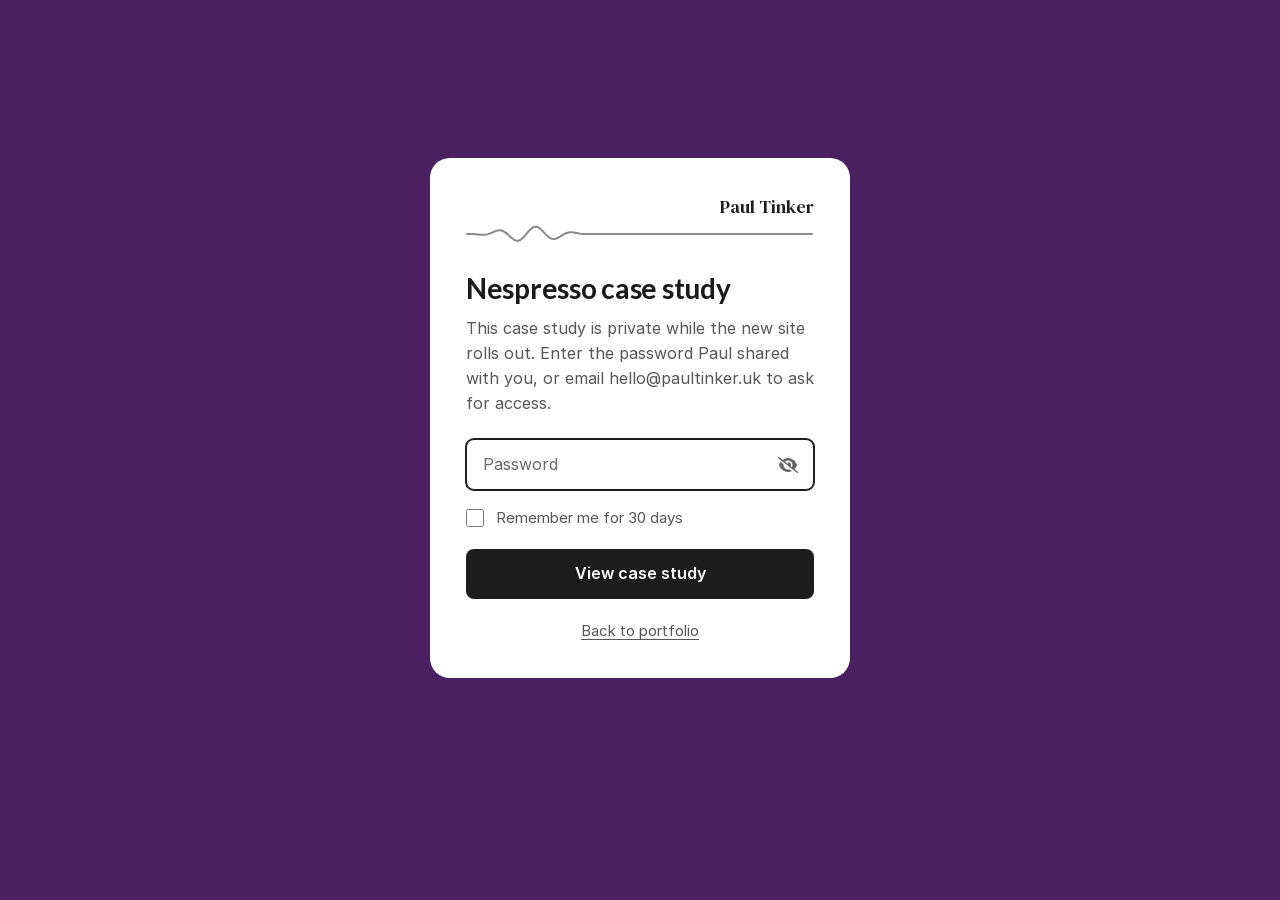
==== index.html @ 0c3bf7f0 "Add videos" ====
<!DOCTYPE html>
<html class="staticrypt-html" lang="en">
    <head>
<meta name="robots" content="noindex, nofollow">
        <meta charset="utf-8" />
        <title>Nespresso case study</title>
        <meta name="viewport" content="width=device-width, initial-scale=1" />

        <!-- do not cache this page -->
        <meta http-equiv="cache-control" content="max-age=0" />
        <meta http-equiv="cache-control" content="no-cache" />
        <meta http-equiv="expires" content="0" />
        <meta http-equiv="expires" content="Tue, 01 Jan 1980 1:00:00 GMT" />
        <meta http-equiv="pragma" content="no-cache" />

        <style>
            /* Nespresso password screen (Paul, 2026-10-29): Nespresso home purple, the site's fonts, Smart-style black button, the stats squiggle in mid grey */
            @font-face { font-family: 'PT Lato'; src: url('/_shared/fonts/lato-700.woff2') format('woff2'); font-weight: 700; font-display: swap; }
            @font-face { font-family: 'PT Inter'; src: url('/_shared/fonts/inter-400.woff2') format('woff2'); font-weight: 400; font-display: swap; }
            @font-face { font-family: 'PT Inter'; src: url('/_shared/fonts/inter-600.woff2') format('woff2'); font-weight: 600; font-display: swap; }
            @font-face { font-family: 'PT DM Serif'; src: url('/_shared/fonts/dm-serif-text.woff2') format('woff2'); font-weight: 400; font-display: swap; }
            .staticrypt-html { height: 100%; background: #4a2060; }
            .staticrypt-body { min-height: 100%; margin: 0; background: #4a2060; color: #1a1a1a; font: 400 16px/1.55 'PT Inter', 'Helvetica Neue', Arial, sans-serif; -webkit-font-smoothing: antialiased; -moz-osx-font-smoothing: grayscale; }
            .staticrypt-content { min-height: 100vh; display: flex; flex-direction: column; align-items: center; padding: 0 16px 64px; box-sizing: border-box; }
            .pt-brand { display: table; margin: 0 0 6px auto; font-family: 'PT DM Serif', Georgia, serif; font-weight: 400; font-size: 18px; line-height: 1; color: #1d1d1d; text-decoration: none; }
            .pt-brand:hover { text-decoration: underline; text-underline-offset: 4px; }
            .staticrypt-page { width: 100%; max-width: 420px; margin: auto 0; padding-top: 0; }
            .staticrypt-form { background: #fff; border-radius: 20px; padding: 40px 36px 36px; box-shadow: none; text-align: left; }
            .staticrypt-title { margin: 0 0 12px; font-family: 'PT Lato', 'Helvetica Neue', Arial, sans-serif; font-weight: 700; font-size: 28px; line-height: 1.15; letter-spacing: -.01em; color: #1a1a1a; }
            .staticrypt-instructions p:last-child { margin: 0 0 24px; color: #555; font-size: 16px; }
            /* divider: one line with a wave in it, drawn by the script under it. At rest the wave sits at the left;
               while a press waits for the page to finish loading it ripples along the line and back (Paul, 2026-10-29) */
            .pt-wave { display: block; width: 100%; height: 24px; margin: 0 0 26px; overflow: visible; }
            .pt-wave path { fill: none; stroke: #8a8a8a; stroke-width: 2; stroke-linecap: round; stroke-linejoin: round; }
            .staticrypt-password-container { position: relative; margin: 0 0 16px; }
            .staticrypt-form input[type="password"], .staticrypt-form input[type="text"] { width: 100%; box-sizing: border-box; padding: 14px 48px 14px 16px; border: 1px solid #8a8a8a; border-radius: 8px; background: #fff; font: 400 16px/1.3 'PT Inter', 'Helvetica Neue', Arial, sans-serif; color: #1a1a1a; outline: 0; }
            .staticrypt-form input::placeholder { color: #666; }
            .staticrypt-form input[type="password"]:focus-visible, .staticrypt-form input[type="text"]:focus-visible { border-color: #1d1d1d; box-shadow: 0 0 0 1px #1d1d1d; }
            .staticrypt-toggle-password-visibility { position: absolute; right: 4px; top: 50%; transform: translateY(-50%); width: 20px; height: 20px; padding: 12px; opacity: .6; cursor: pointer; }
            label.staticrypt-remember { display: flex; align-items: center; gap: 12px; margin: 0 0 20px; font-size: 15px; color: #555; cursor: pointer; }
            .staticrypt-remember input[type="checkbox"] { width: 18px; height: 18px; margin: 0; accent-color: #1d1d1d; }
            .staticrypt-form .staticrypt-decrypt-button { display: block; width: 100%; padding: 15px 26px; border: 0; border-radius: 8px; background: #1d1d1d; color: #fff; font: 600 16px/1.2 'PT Inter', 'Helvetica Neue', Arial, sans-serif; text-transform: none; cursor: pointer; -webkit-appearance: none; appearance: none; transition: background .2s ease; }
            .staticrypt-form .staticrypt-decrypt-button:hover { background: #000; }
            .staticrypt-form .staticrypt-decrypt-button:focus-visible { outline: 2px solid #1d1d1d; outline-offset: 3px; }
            .pt-error { display: flex; align-items: flex-start; gap: 8px; margin: -6px 0 16px; font-size: 15px; line-height: 1.4; color: #c4262e; }
            .pt-error[hidden] { display: none; }
            .pt-error svg { flex: none; margin-top: 1px; }
            .staticrypt-form input[aria-invalid="true"], .staticrypt-form input[aria-invalid="true"]:focus-visible { border-color: #c4262e; box-shadow: 0 0 0 1px #c4262e; }
            .pt-back { display: table; margin: 20px auto 0; font-size: 15px; color: #555; text-decoration: underline; text-underline-offset: 3px; }
            .pt-back:hover { color: #1d1d1d; }
            .hidden { display: none !important; }
            .staticrypt-spinner-container { height: 100vh; display: flex; align-items: center; justify-content: center; }
            .staticrypt-spinner { width: 2rem; height: 2rem; border: .25em solid rgba(255,255,255,.7); border-right-color: transparent; border-radius: 50%; animation: spinner-border .75s linear infinite; }
            @keyframes spinner-border { 100% { transform: rotate(360deg); } }
            @media (max-width: 480px) { .staticrypt-form { padding: 32px 24px 28px; border-radius: 16px; } .staticrypt-title { font-size: 24px; } }
        </style>
    </head>

    <body class="staticrypt-body">
        <script>
            // Show the password box straight away while the locked page (with its pictures) keeps downloading (Paul, 2026-10-29).
            // Visitors with a remembered password keep the spinner, since they unlock automatically.
            try { var ptRemembered = !!localStorage.getItem("staticrypt_passphrase"); } catch (e) { var ptRemembered = false; }
            document.documentElement.classList.add(ptRemembered ? "pt-wait" : "pt-ready");
        </script>
        <style>.pt-ready #staticrypt_loading { display: none !important; } .pt-ready #staticrypt_content { display: flex !important; } .pt-wait #staticrypt_content { display: none !important; }</style>
        <div id="staticrypt_loading" class="staticrypt-spinner-container">
            <div class="staticrypt-spinner"></div>
        </div>

        <div id="staticrypt_content" class="staticrypt-content hidden">
            <div class="staticrypt-page">
                <div class="staticrypt-form">
                    <a class="pt-brand" href="https://paultinker.uk">Paul Tinker</a>
                    <svg class="pt-wave" aria-hidden="true" focusable="false"><path /></svg>
                    <script>
                        (function () {
                            var svg = document.querySelector(".pt-wave"), path = svg.querySelector("path");
                            var still = window.matchMedia && matchMedia("(prefers-reduced-motion: reduce)").matches;
                            var A = 7.5, half = 62, k = 2 * Math.PI / 38, t0 = 0, running = false;
                            // y = line + bump envelope x a sine; the envelope is 0 at its edges, so the wave always joins the line
                            function draw(c, phase) {
                                var w = svg.clientWidth || 360, d = "";
                                svg.setAttribute("viewBox", "0 0 " + w + " 24");
                                for (var x = 1; x <= w - 1; x += 1.5) {
                                    var u = (x - c) / half, env = Math.abs(u) < 1 ? Math.pow(Math.cos(u * Math.PI / 2), 2) : 0;
                                    var y = 12 - A * env * Math.sin(k * (x - c) + phase);
                                    d += (d ? "L" : "M") + x.toFixed(1) + " " + y.toFixed(2);
                                }
                                path.setAttribute("d", d);
                            }
                            function rest() { draw(half + 2, 0.6); }
                            function frame(now) {
                                if (!running) return;
                                if (!t0) t0 = now;
                                var w = svg.clientWidth || 360, t = (now - t0) / 1000;
                                var s = (1 - Math.cos(t * Math.PI / 1.8)) / 2;                 // 0 → 1 → 0, eased, 1.8s each way
                                draw(half + 2 + (w - 2 * half - 4) * s, 0.6 - t * 7);          // the ripple keeps rolling as it travels
                                requestAnimationFrame(frame);
                            }
                            window.ptWave = function () { if (still || running) return; running = true; requestAnimationFrame(frame); };
                            rest();
                            window.addEventListener("resize", function () { if (!running) rest(); });
                        })();
                    </script>
                    <div class="staticrypt-instructions">
                        <h1 class="staticrypt-title">Nespresso case study</h1>
                        <p>This case study is private while the new site rolls out. Enter the password Paul shared with you, or email hello@paultinker.uk to ask for access.</p>
                    </div>


                    <form id="staticrypt-form" action="#" method="post">
                        <div class="staticrypt-password-container">
                            <input
                                id="staticrypt-password"
                                type="password"
                                name="password"
                                placeholder="Password"
                                aria-label="Password"
                                aria-describedby="pt-error"
                                autofocus
                            />

                            <img
                                class="staticrypt-toggle-password-visibility"
                                alt="Show password"
                                title="Show password"
                                src="[data-uri]"
                            />
                        </div>

                        <p id="pt-error" class="pt-error" role="alert" hidden><svg viewBox="0 0 20 20" width="18" height="18" aria-hidden="true"><circle cx="10" cy="10" r="8.25" fill="none" stroke="currentColor" stroke-width="1.6"/><path d="M10 5.8v5.2" stroke="currentColor" stroke-width="1.8" stroke-linecap="round"/><circle cx="10" cy="14" r="1.1" fill="currentColor"/></svg><span>That password didn’t work. Please try again.</span></p>

                        <label id="staticrypt-remember-label" class="staticrypt-remember">
                            <input id="staticrypt-remember" type="checkbox" name="remember" />
                            Remember me for 30 days
                        </label>

                        <input type="submit" class="staticrypt-decrypt-button" value="View case study" />
                    </form>
                    <a class="pt-back" href="https://paultinker.uk/#nespresso">Back to portfolio</a>
                    <script>
                        // a press before the page has finished downloading is kept and sent once it can be checked
                        document.getElementById("staticrypt-form").addEventListener("submit", function (e) {
                            e.preventDefault();
                            if (!window.ptLoaded) { window.ptPending = true; var b = this.querySelector(".staticrypt-decrypt-button"); b.value = "Loading…"; b.disabled = true; document.documentElement.classList.add("pt-busy"); window.ptWave && window.ptWave(); }
                        });
                    </script>
                </div>
            </div>
        </div>

        <script>
            // these variables will be filled when generating the file - the template format is 'variable_name'
            const staticryptInitiator = ((function(){
  const exports = {};
  const cryptoEngine = ((function(){
  const exports = {};
  const { subtle } = crypto;

const IV_BITS = 16 * 8;
const HEX_BITS = 4;
const ENCRYPTION_ALGO = "AES-CBC";

/**
 * Translates between utf8 encoded hexadecimal strings
 * and Uint8Array bytes.
 */
const HexEncoder = {
    /**
     * hex string -> bytes
     * @param {string} hexString
     * @returns {Uint8Array}
     */
    parse: function (hexString) {
        if (hexString.length % 2 !== 0) throw "Invalid hexString";
        const arrayBuffer = new Uint8Array(hexString.length / 2);

        for (let i = 0; i < hexString.length; i += 2) {
            const byteValue = parseInt(hexString.substring(i, i + 2), 16);
            if (isNaN(byteValue)) {
                throw "Invalid hexString";
            }
            arrayBuffer[i / 2] = byteValue;
        }
        return arrayBuffer;
    },

    /**
     * bytes -> hex string
     * @param {Uint8Array} bytes
     * @returns {string}
     */
    stringify: function (bytes) {
        const hexBytes = [];

        for (let i = 0; i < bytes.length; ++i) {
            let byteString = bytes[i].toString(16);
            if (byteString.length < 2) {
                byteString = "0" + byteString;
            }
            hexBytes.push(byteString);
        }
        return hexBytes.join("");
    },
};

/**
 * Translates between utf8 strings and Uint8Array bytes.
 */
const UTF8Encoder = {
    parse: function (str) {
        return new TextEncoder().encode(str);
    },

    stringify: function (bytes) {
        return new TextDecoder().decode(bytes);
    },
};

/**
 * Salt and encrypt a msg with a password.
 */
async function encrypt(msg, hashedPassword) {
    // Must be 16 bytes, unpredictable, and preferably cryptographically random. However, it need not be secret.
    // https://developer.mozilla.org/en-US/docs/Web/API/SubtleCrypto/encrypt#parameters
    const iv = crypto.getRandomValues(new Uint8Array(IV_BITS / 8));

    const key = await subtle.importKey("raw", HexEncoder.parse(hashedPassword), ENCRYPTION_ALGO, false, ["encrypt"]);

    const encrypted = await subtle.encrypt(
        {
            name: ENCRYPTION_ALGO,
            iv: iv,
        },
        key,
        UTF8Encoder.parse(msg)
    );

    // iv will be 32 hex characters, we prepend it to the ciphertext for use in decryption
    return HexEncoder.stringify(iv) + HexEncoder.stringify(new Uint8Array(encrypted));
}
exports.encrypt = encrypt;

/**
 * Decrypt a salted msg using a password.
 *
 * @param {string} encryptedMsg
 * @param {string} hashedPassword
 * @returns {Promise<string>}
 */
async function decrypt(encryptedMsg, hashedPassword) {
    const ivLength = IV_BITS / HEX_BITS;
    const iv = HexEncoder.parse(encryptedMsg.substring(0, ivLength));
    const encrypted = encryptedMsg.substring(ivLength);

    const key = await subtle.importKey("raw", HexEncoder.parse(hashedPassword), ENCRYPTION_ALGO, false, ["decrypt"]);

    const outBuffer = await subtle.decrypt(
        {
            name: ENCRYPTION_ALGO,
            iv: iv,
        },
        key,
        HexEncoder.parse(encrypted)
    );

    return UTF8Encoder.stringify(new Uint8Array(outBuffer));
}
exports.decrypt = decrypt;

/**
 * Salt and hash the password so it can be stored in localStorage without opening a password reuse vulnerability.
 *
 * @param {string} password
 * @param {string} salt
 * @returns {Promise<string>}
 */
async function hashPassword(password, salt) {
    // we hash the password in multiple steps, each adding more iterations. This is because we used to allow less
    // iterations, so for backward compatibility reasons, we need to support going from that to more iterations.
    let hashedPassword = await hashLegacyRound(password, salt);

    hashedPassword = await hashSecondRound(hashedPassword, salt);

    return hashThirdRound(hashedPassword, salt);
}
exports.hashPassword = hashPassword;

/**
 * This hashes the password with 1k iterations. This is a low number, we need this function to support backwards
 * compatibility.
 *
 * @param {string} password
 * @param {string} salt
 * @returns {Promise<string>}
 */
function hashLegacyRound(password, salt) {
    return pbkdf2(password, salt, 1000, "SHA-1");
}
exports.hashLegacyRound = hashLegacyRound;

/**
 * Add a second round of iterations. This is because we used to use 1k, so for backwards compatibility with
 * remember-me/autodecrypt links, we need to support going from that to more iterations.
 *
 * @param hashedPassword
 * @param salt
 * @returns {Promise<string>}
 */
function hashSecondRound(hashedPassword, salt) {
    return pbkdf2(hashedPassword, salt, 14000, "SHA-256");
}
exports.hashSecondRound = hashSecondRound;

/**
 * Add a third round of iterations to bring total number to 600k. This is because we used to use 1k, then 15k, so for
 * backwards compatibility with remember-me/autodecrypt links, we need to support going from that to more iterations.
 *
 * @param hashedPassword
 * @param salt
 * @returns {Promise<string>}
 */
function hashThirdRound(hashedPassword, salt) {
    return pbkdf2(hashedPassword, salt, 585000, "SHA-256");
}
exports.hashThirdRound = hashThirdRound;

/**
 * Salt and hash the password so it can be stored in localStorage without opening a password reuse vulnerability.
 *
 * @param {string} password
 * @param {string} salt
 * @param {int} iterations
 * @param {string} hashAlgorithm
 * @returns {Promise<string>}
 */
async function pbkdf2(password, salt, iterations, hashAlgorithm) {
    const key = await subtle.importKey("raw", UTF8Encoder.parse(password), "PBKDF2", false, ["deriveBits"]);

    const keyBytes = await subtle.deriveBits(
        {
            name: "PBKDF2",
            hash: hashAlgorithm,
            iterations,
            salt: UTF8Encoder.parse(salt),
        },
        key,
        256
    );

    return HexEncoder.stringify(new Uint8Array(keyBytes));
}

function generateRandomSalt() {
    const bytes = crypto.getRandomValues(new Uint8Array(128 / 8));

    return HexEncoder.stringify(new Uint8Array(bytes));
}
exports.generateRandomSalt = generateRandomSalt;

async function signMessage(hashedPassword, message) {
    const key = await subtle.importKey(
        "raw",
        HexEncoder.parse(hashedPassword),
        {
            name: "HMAC",
            hash: "SHA-256",
        },
        false,
        ["sign"]
    );
    const signature = await subtle.sign("HMAC", key, UTF8Encoder.parse(message));

    return HexEncoder.stringify(new Uint8Array(signature));
}
exports.signMessage = signMessage;

function getRandomAlphanum() {
    const possibleCharacters = "abcdefghijklmnopqrstuvwxyzABCDEFGHIJKLMNOPQRSTUVWXYZ0123456789";

    let byteArray;
    let parsedInt;

    // Keep generating new random bytes until we get a value that falls
    // within a range that can be evenly divided by possibleCharacters.length
    do {
        byteArray = crypto.getRandomValues(new Uint8Array(1));
        // extract the lowest byte to get an int from 0 to 255 (probably unnecessary, since we're only generating 1 byte)
        parsedInt = byteArray[0] & 0xff;
    } while (parsedInt >= 256 - (256 % possibleCharacters.length));

    // Take the modulo of the parsed integer to get a random number between 0 and totalLength - 1
    const randomIndex = parsedInt % possibleCharacters.length;

    return possibleCharacters[randomIndex];
}

/**
 * Generate a random string of a given length.
 *
 * @param {int} length
 * @returns {string}
 */
function generateRandomString(length) {
    let randomString = "";

    for (let i = 0; i < length; i++) {
        randomString += getRandomAlphanum();
    }

    return randomString;
}
exports.generateRandomString = generateRandomString;

  return exports;
})());
const codec = ((function(){
  const exports = {};
  /**
 * Initialize the codec with the provided cryptoEngine - this return functions to encode and decode messages.
 *
 * @param cryptoEngine - the engine to use for encryption / decryption
 */
function init(cryptoEngine) {
    const exports = {};

    /**
     * Top-level function for encoding a message.
     * Includes password hashing, encryption, and signing.
     *
     * @param {string} msg
     * @param {string} password
     * @param {string} salt
     *
     * @returns {string} The encoded text
     */
    async function encode(msg, password, salt) {
        const hashedPassword = await cryptoEngine.hashPassword(password, salt);

        const encrypted = await cryptoEngine.encrypt(msg, hashedPassword);

        // we use the hashed password in the HMAC because this is effectively what will be used a password (so we can store
        // it in localStorage safely, we don't use the clear text password)
        const hmac = await cryptoEngine.signMessage(hashedPassword, encrypted);

        return hmac + encrypted;
    }
    exports.encode = encode;

    /**
     * Encode using a password that has already been hashed. This is useful to encode multiple messages in a row, that way
     * we don't need to hash the password multiple times.
     *
     * @param {string} msg
     * @param {string} hashedPassword
     *
     * @returns {string} The encoded text
     */
    async function encodeWithHashedPassword(msg, hashedPassword) {
        const encrypted = await cryptoEngine.encrypt(msg, hashedPassword);

        // we use the hashed password in the HMAC because this is effectively what will be used a password (so we can store
        // it in localStorage safely, we don't use the clear text password)
        const hmac = await cryptoEngine.signMessage(hashedPassword, encrypted);

        return hmac + encrypted;
    }
    exports.encodeWithHashedPassword = encodeWithHashedPassword;

    /**
     * Top-level function for decoding a message.
     * Includes signature check and decryption.
     *
     * @param {string} signedMsg
     * @param {string} hashedPassword
     * @param {string} salt
     * @param {int} backwardCompatibleAttempt
     * @param {string} originalPassword
     *
     * @returns {Object} {success: true, decoded: string} | {success: false, message: string}
     */
    async function decode(signedMsg, hashedPassword, salt, backwardCompatibleAttempt = 0, originalPassword = "") {
        const encryptedHMAC = signedMsg.substring(0, 64);
        const encryptedMsg = signedMsg.substring(64);
        const decryptedHMAC = await cryptoEngine.signMessage(hashedPassword, encryptedMsg);

        if (decryptedHMAC !== encryptedHMAC) {
            // we have been raising the number of iterations in the hashing algorithm multiple times, so to support the old
            // remember-me/autodecrypt links we need to try bringing the old hashes up to speed.
            originalPassword = originalPassword || hashedPassword;
            if (backwardCompatibleAttempt === 0) {
                const updatedHashedPassword = await cryptoEngine.hashThirdRound(originalPassword, salt);

                return decode(signedMsg, updatedHashedPassword, salt, backwardCompatibleAttempt + 1, originalPassword);
            }
            if (backwardCompatibleAttempt === 1) {
                let updatedHashedPassword = await cryptoEngine.hashSecondRound(originalPassword, salt);
                updatedHashedPassword = await cryptoEngine.hashThirdRound(updatedHashedPassword, salt);

                return decode(signedMsg, updatedHashedPassword, salt, backwardCompatibleAttempt + 1, originalPassword);
            }

            return { success: false, message: "Signature mismatch" };
        }

        return {
            success: true,
            decoded: await cryptoEngine.decrypt(encryptedMsg, hashedPassword),
        };
    }
    exports.decode = decode;

    return exports;
}
exports.init = init;

  return exports;
})());
const decode = codec.init(cryptoEngine).decode;

/**
 * Initialize the staticrypt module, that exposes functions callbable by the password_template.
 *
 * @param {{
 *  staticryptEncryptedMsgUniqueVariableName: string,
 *  isRememberEnabled: boolean,
 *  rememberDurationInDays: number,
 *  staticryptSaltUniqueVariableName: string,
 * }} staticryptConfig - object of data that is stored on the password_template at encryption time.
 *
 * @param {{
 *  rememberExpirationKey: string,
 *  rememberPassphraseKey: string,
 *  replaceHtmlCallback: function,
 *  clearLocalStorageCallback: function,
 * }} templateConfig - object of data that can be configured by a custom password_template.
 */
function init(staticryptConfig, templateConfig) {
    const exports = {};

    /**
     * Decrypt our encrypted page, replace the whole HTML.
     *
     * @param {string} hashedPassword
     * @returns {Promise<boolean>}
     */
    async function decryptAndReplaceHtml(hashedPassword) {
        const { staticryptEncryptedMsgUniqueVariableName, staticryptSaltUniqueVariableName } = staticryptConfig;
        const { replaceHtmlCallback } = templateConfig;

        const result = await decode(
            staticryptEncryptedMsgUniqueVariableName,
            hashedPassword,
            staticryptSaltUniqueVariableName
        );
        if (!result.success) {
            return false;
        }
        const plainHTML = result.decoded;

        // if the user configured a callback call it, otherwise just replace the whole HTML
        if (typeof replaceHtmlCallback === "function") {
            replaceHtmlCallback(plainHTML);
        } else {
            document.write(plainHTML);
            document.close();
        }

        return true;
    }

    /**
     * Attempt to decrypt the page and replace the whole HTML.
     *
     * @param {string} password
     * @param {boolean} isRememberChecked
     *
     * @returns {Promise<{isSuccessful: boolean, hashedPassword?: string}>} - we return an object, so that if we want to
     *   expose more information in the future we can do it without breaking the password_template
     */
    async function handleDecryptionOfPage(password, isRememberChecked) {
        const { staticryptSaltUniqueVariableName } = staticryptConfig;

        // decrypt and replace the whole page
        const hashedPassword = await cryptoEngine.hashPassword(password, staticryptSaltUniqueVariableName);
        return handleDecryptionOfPageFromHash(hashedPassword, isRememberChecked);
    }
    exports.handleDecryptionOfPage = handleDecryptionOfPage;

    async function handleDecryptionOfPageFromHash(hashedPassword, isRememberChecked) {
        const { isRememberEnabled, rememberDurationInDays } = staticryptConfig;
        const { rememberExpirationKey, rememberPassphraseKey } = templateConfig;

        const isDecryptionSuccessful = await decryptAndReplaceHtml(hashedPassword);

        if (!isDecryptionSuccessful) {
            return {
                isSuccessful: false,
                hashedPassword,
            };
        }

        // remember the hashedPassword and set its expiration if necessary
        if (isRememberEnabled && isRememberChecked) {
            window.localStorage.setItem(rememberPassphraseKey, hashedPassword);

            // set the expiration if the duration isn't 0 (meaning no expiration)
            if (rememberDurationInDays > 0) {
                window.localStorage.setItem(
                    rememberExpirationKey,
                    (new Date().getTime() + rememberDurationInDays * 24 * 60 * 60 * 1000).toString()
                );
            }
        }

        return {
            isSuccessful: true,
            hashedPassword,
        };
    }
    exports.handleDecryptionOfPageFromHash = handleDecryptionOfPageFromHash;

    /**
     * Clear localstorage from staticrypt related values
     */
    function clearLocalStorage() {
        const { clearLocalStorageCallback, rememberExpirationKey, rememberPassphraseKey } = templateConfig;

        if (typeof clearLocalStorageCallback === "function") {
            clearLocalStorageCallback();
        } else {
            localStorage.removeItem(rememberPassphraseKey);
            localStorage.removeItem(rememberExpirationKey);
        }
    }

    async function handleDecryptOnLoad() {
        let isSuccessful = await decryptOnLoadFromUrl();

        if (!isSuccessful) {
            isSuccessful = await decryptOnLoadFromRememberMe();
        }

        return { isSuccessful };
    }
    exports.handleDecryptOnLoad = handleDecryptOnLoad;

    /**
     * Clear storage if we are logging out
     *
     * @returns {boolean} - whether we logged out
     */
    function logoutIfNeeded() {
        const logoutKey = "staticrypt_logout";

        // handle logout through query param
        const queryParams = new URLSearchParams(window.location.search);
        if (queryParams.has(logoutKey)) {
            clearLocalStorage();
            return true;
        }

        // handle logout through URL fragment
        const hash = window.location.hash.substring(1);
        if (hash.includes(logoutKey)) {
            clearLocalStorage();
            return true;
        }

        return false;
    }

    /**
     * To be called on load: check if we want to try to decrypt and replace the HTML with the decrypted content, and
     * try to do it if needed.
     *
     * @returns {Promise<boolean>} true if we derypted and replaced the whole page, false otherwise
     */
    async function decryptOnLoadFromRememberMe() {
        const { rememberDurationInDays } = staticryptConfig;
        const { rememberExpirationKey, rememberPassphraseKey } = templateConfig;

        // if we are login out, terminate
        if (logoutIfNeeded()) {
            return false;
        }

        // if there is expiration configured, check if we're not beyond the expiration
        if (rememberDurationInDays && rememberDurationInDays > 0) {
            const expiration = localStorage.getItem(rememberExpirationKey),
                isExpired = expiration && new Date().getTime() > parseInt(expiration);

            if (isExpired) {
                clearLocalStorage();
                return false;
            }
        }

        const hashedPassword = localStorage.getItem(rememberPassphraseKey);

        if (hashedPassword) {
            // try to decrypt
            const isDecryptionSuccessful = await decryptAndReplaceHtml(hashedPassword);

            // if the decryption is unsuccessful the password might be wrong - silently clear the saved data and let
            // the user fill the password form again
            if (!isDecryptionSuccessful) {
                clearLocalStorage();
                return false;
            }

            return true;
        }

        return false;
    }

    async function decryptOnLoadFromUrl() {
        const passwordKey = "staticrypt_pwd";
        const rememberMeKey = "remember_me";

        // try to get the password from the query param (for backward compatibility - we now want to avoid this method,
        // since it sends the hashed password to the server which isn't needed)
        const queryParams = new URLSearchParams(window.location.search);
        const hashedPasswordQuery = queryParams.get(passwordKey);
        const rememberMeQuery = queryParams.get(rememberMeKey);

        const urlFragment = window.location.hash.substring(1);
        // get the password from the url fragment
        const hashedPasswordRegexMatch = urlFragment.match(new RegExp(passwordKey + "=([^&]*)"));
        const hashedPasswordFragment = hashedPasswordRegexMatch ? hashedPasswordRegexMatch[1] : null;
        const rememberMeFragment = urlFragment.includes(rememberMeKey);

        const hashedPassword = hashedPasswordFragment || hashedPasswordQuery;
        const rememberMe = rememberMeFragment || rememberMeQuery;

        if (hashedPassword) {
            return handleDecryptionOfPageFromHash(hashedPassword, rememberMe);
        }

        return false;
    }

    return exports;
}
exports.init = init;

  return exports;
})());
            const templateError = "Bad password!",
                templateToggleAltShow = "Show password",
                templateToggleAltHide = "Hide password",
                isRememberEnabled = true,
                staticryptConfig = {"staticryptEncryptedMsgUniqueVariableName":"[base64]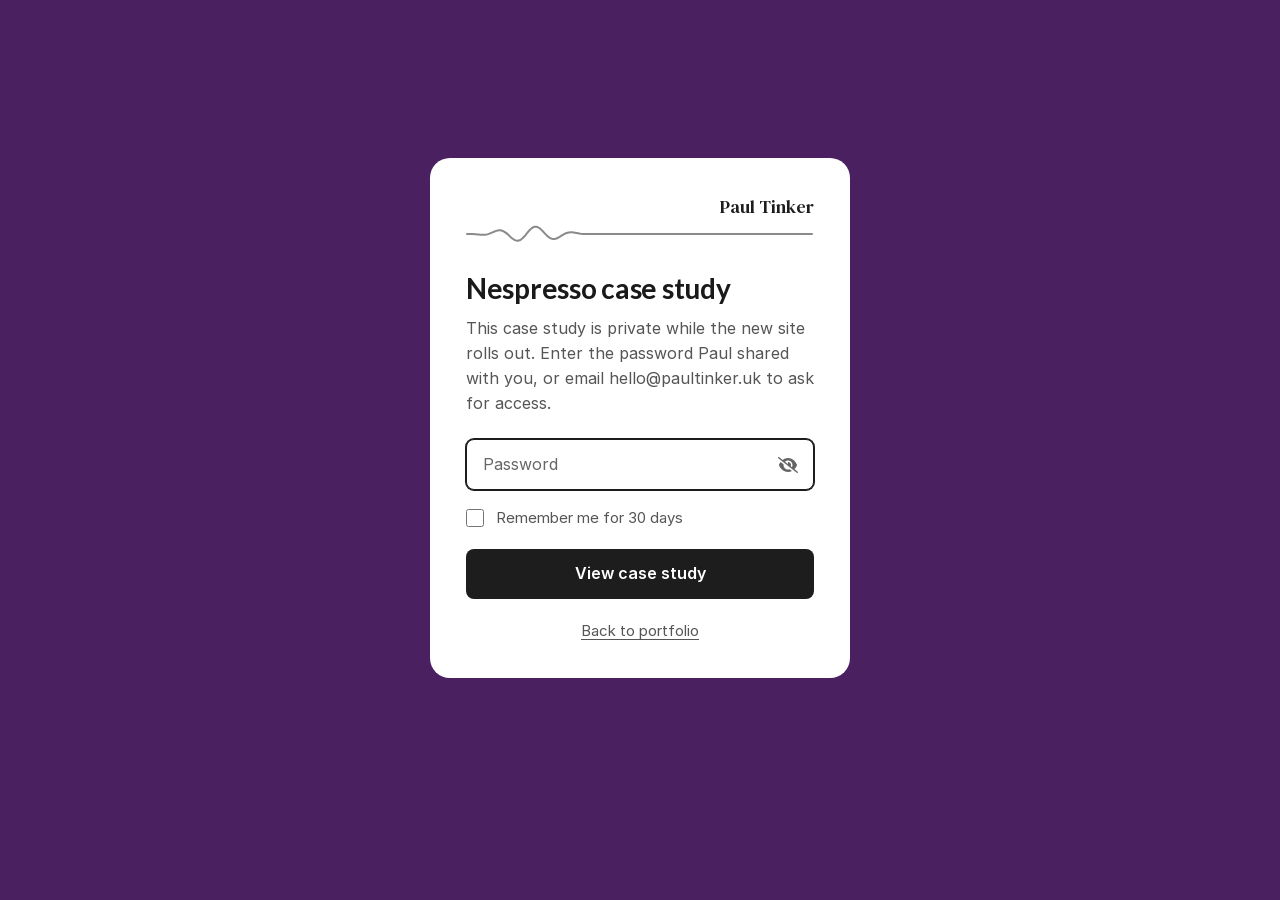
